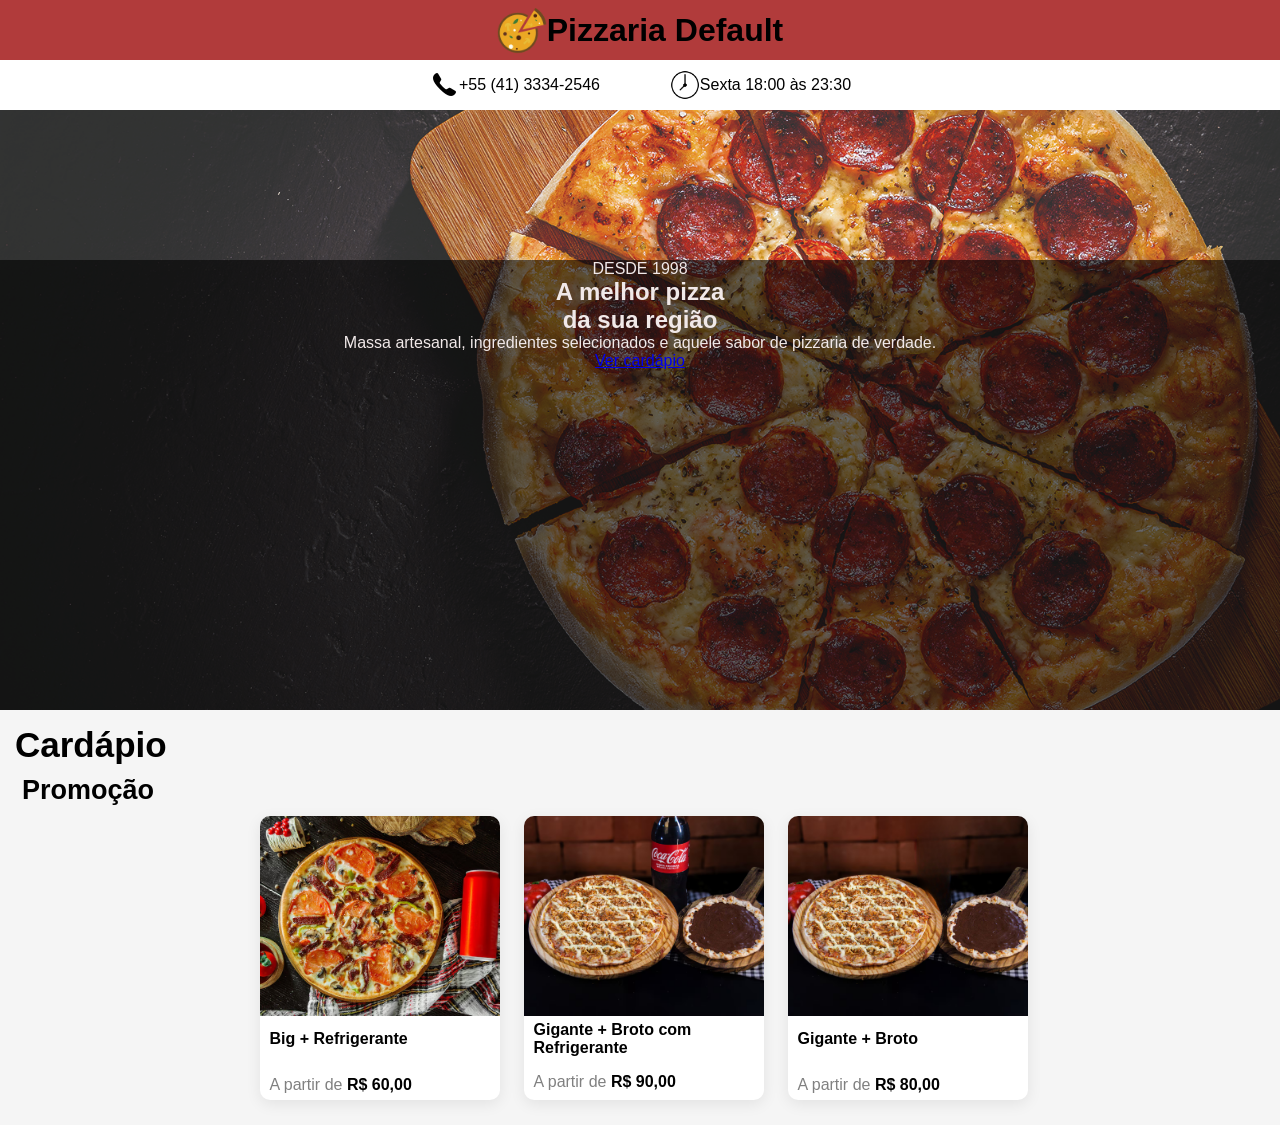
==== index.html @ f49fca21 "Initial. first version of header" ====
<!DOCTYPE html>
<html lang="en">

<head>
    <meta charset="UTF-8">
    <meta name="viewport" content="width=device-width, initial-scale=1.0">
    <title>Pizzaria Default</title>

    <link rel="stylesheet" href="style.css">
    <link rel="stylesheet" href="media-queries.css">
</head>

<body>

    <header>
        <div id="logo">
            <img src="assets/icons/icon-logo.png" alt="">
            <h1>Pizzaria Default</h1>
        </div>

        <div id="content">
            <!-- Telephone -->
            <div>
                <img src="assets/icons/icon-telephone.png" alt="">
                <p>+55 (41) 3334-2546</p>
            </div>

            <!-- Hour. Javascript to change -->
            <div>
                <img src="assets/icons/icon-clock.png" alt="">
                <p>Sexta 18:00 às 23:30</p>
            </div>
        </div>
    </header>

    <section class="hero">
        <div class="hero-content">
            <span>DESDE 1998</span>

            <h1>A melhor pizza<br>da sua região</h1>

            <p>
                Massa artesanal, ingredientes selecionados
                e aquele sabor de pizzaria de verdade.
            </p>

            <a href="#menu" class="hero-button">
                Ver cardápio
            </a>
        </div>
    </section>

    <main>
        <h2>Cardápio</h2>
        <section id="on_sale">
            <h3>Promoção</h3>
            <div class="cards">
                <div class="card">
                    <img src="assets/cards/pizza_with_soda.avif" alt="">
                    <div>
                        <h4>Big + Refrigerante</h4>
                        <p class="price">A partir de <span>R$ 60,00</span></p>
                    </div>
                </div>
                <div class="card">
                    <img src="assets/cards/giant_pizza_with_little_chocolate.avif" alt="">
                    <div>
                        <h4>Gigante + Broto com Refrigerante</h4>
                        <p class="price">A partir de <span>R$ 90,00</span></p>
                    </div>
                </div>

                <div class="card">
                    <img src="assets/cards/giant_pizza_with_little_chocolate_witouth_soda.jpeg" alt="">
                    <div>
                        <h4>Gigante + Broto</h4>
                        <p class="price">A partir de <span>R$ 80,00</span></p>
                    </div>
                </div>
            </div>

        </section>
        <section id="pizzas"></section>
        <section id="calzones"></section>
        <section id="bebidas"></section>
    </main>
</body>

</html>
---- style.css ----
:root {
    --red: rgb(177, 59, 59);
    --white: rgb(241, 233, 233);
}

* {
    margin: 0px;
    padding: 0px;
    box-sizing: border-box;

    font-family: 'Poppins', sans-serif;
}

/* Header */

header #logo {
    display: flex;
    justify-content: center;
    align-items: center;

    padding: 5px;
    background-color: var(--red);
}

header #logo img {
    width: 50px;
    height: 50px;
}

header #logo h1 {
    display: inline-block;
}

header #content {
    padding: 10px;
}

header #content div {
    display: flex;
    justify-content: center;
    align-items: center;
}

header #content img {
    width: 30px;
    height: 30px;
    object-position: center;
}

header #content img,
header #content p {
    display: inline-block;
}

/* Hero */

.hero {
    min-height: 600px;

    background-image: url("assets/banner.jpg");
    background-size: cover;
    background-position: center;

    display: flex;
    align-items: end;
    justify-content: center;
}

.hero-content {
    height: 50vh;
    width: 100%;

    text-align: center;
    color: var(--white);
    background-color: rgba(0, 0, 0, 0.596);
}

/* Main */

main {
    background-color: whitesmoke;

    padding: 15px;
}

main h2 {
    margin-bottom: 10px;
}

main section#on_sale {
    padding-left: 7px;
    width: 100%;
}

main .card {
    background-color: white;

    display: grid;

    min-height: 220px;
    max-width: 240px;

    margin: 10px auto;

    box-shadow: 0 4px 15px rgba(0, 0, 0, 0.08);
    border-radius: 10px;
    overflow: hidden;
}

main .card div {
    display: grid;
    grid-template-rows: 1fr 30%;

    padding: 5px 10px;
}

main .card div .price {
    align-self: start;
    padding-bottom: 15px;
}

main .card h4 {
    margin-bottom: 5px;
}

main .card .middle_text {
    margin: 5px 0px;
}

main .card div p {
    color: gray;
    align-items: center;
}

main .card div p span {
    color: black;
    font-weight: 600;
}

main .card img {
    width: 100%;
    height: 200px;
    object-fit: cover;
}

/* Footer */

footer {
    background-color: black;
    color: white;
}
---- media-queries.css ----
@media screen and (min-width: 750px) {
    .cards {
        display: grid;
        grid-template-columns: 1fr 1fr;
        justify-content: space-around;
    }

    .card {
        display: inline-grid;
        margin-right: 10px;
        justify-content: space-around;
    }
}

@media screen and (min-width: 924px) {

    header #content {
        width: 40vw;
        margin: auto;

        display: flex;
        justify-content: space-around;
        align-items: center;

        padding: 10px;
    }

    main h2 {
        font-size: 35px;
    }

    main h3 {
        font-size: 27px;
    }

    .cards {
        display: grid;
        grid-template-columns: repeat(auto-fit, minmax(220px, 240px));
        gap: 24px;
        justify-content: center;
    }

    main .card {
        width: 240px;
        margin: 10px auto;
    }
}
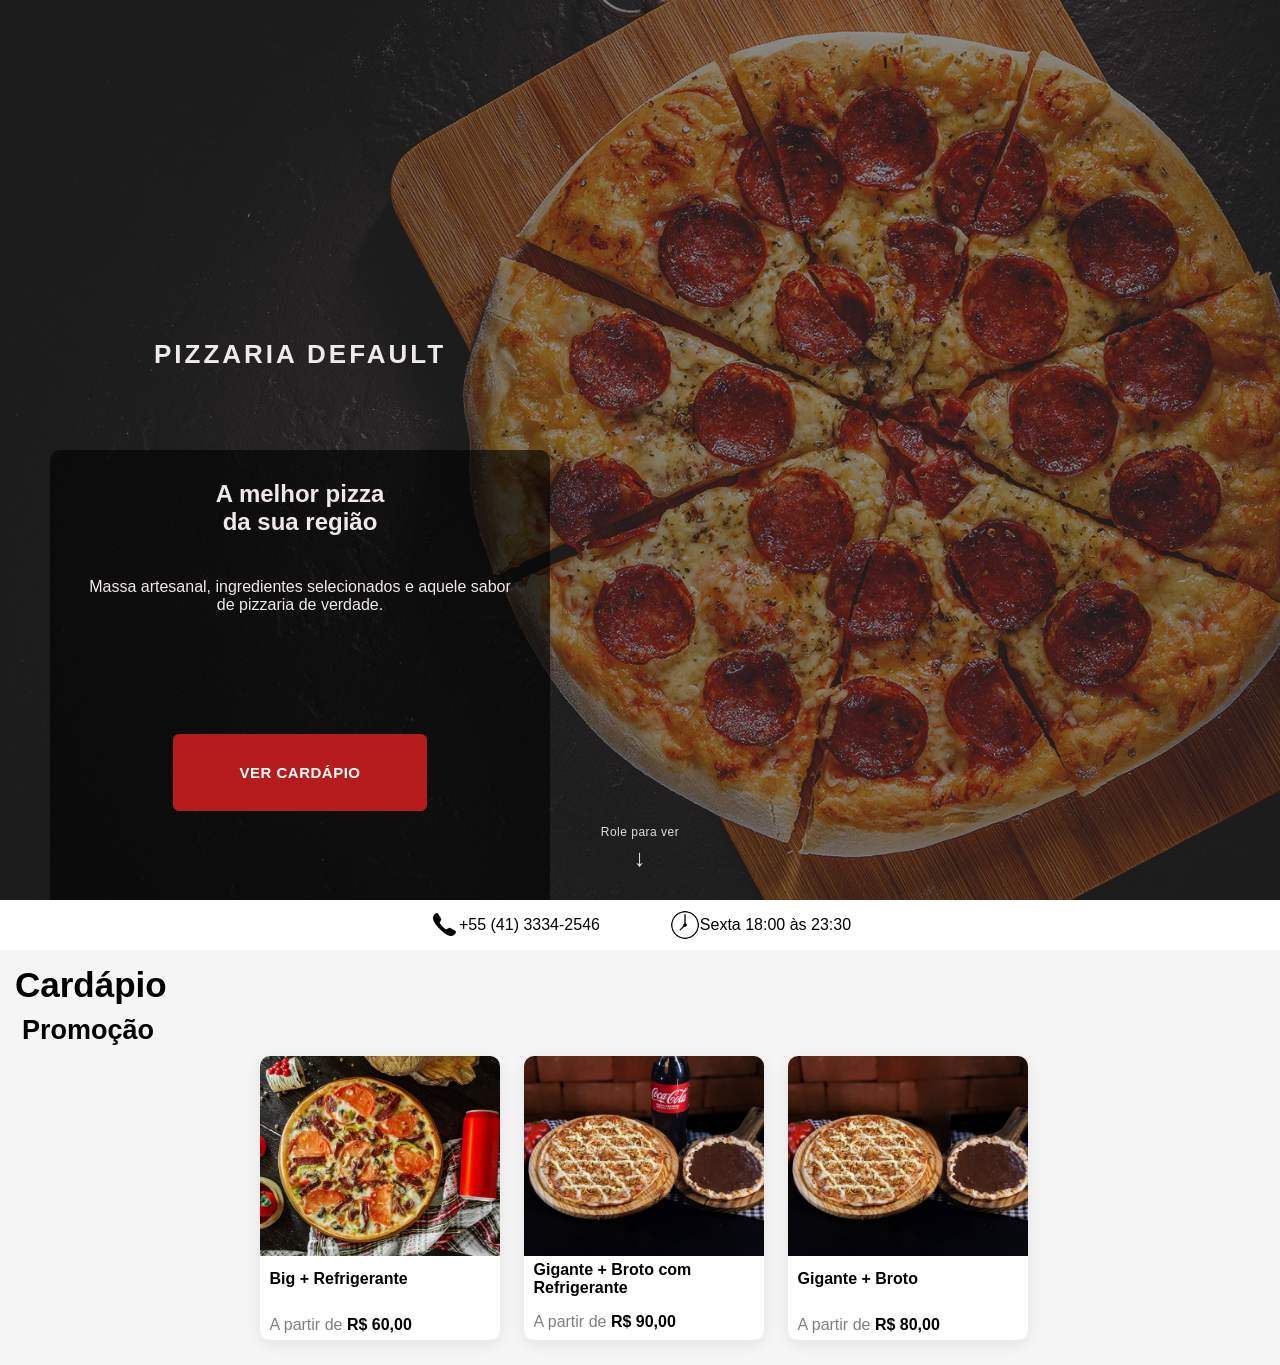
==== commit 22a62b2b: "better header" ====
--- a/index.html
+++ b/index.html
@@ -12,11 +12,28 @@
 
 <body>
 
+    <section class="hero">
+        <h1 class="restaurant-name">Pizzaria Default</h1>
+        <div class="hero-content">
+
+            <h1>A melhor pizza<br>da sua região</h1>
+
+            <p>
+                Massa artesanal, ingredientes selecionados e aquele sabor de pizzaria de verdade.
+            </p>
+
+            <a href="#on_sale" class="hero-button">
+                Ver cardápio
+            </a>
+        </div>
+
+        <a href="#on_sale" class="scroll-indicator">
+            <span>Role para ver</span>
+            <span class="scroll-arrow">↓</span>
+        </a>
+    </section>
+
     <header>
-        <div id="logo">
-            <img src="assets/icons/icon-logo.png" alt="">
-            <h1>Pizzaria Default</h1>
-        </div>
 
         <div id="content">
             <!-- Telephone -->
@@ -32,23 +49,6 @@
             </div>
         </div>
     </header>
-
-    <section class="hero">
-        <div class="hero-content">
-            <span>DESDE 1998</span>
-
-            <h1>A melhor pizza<br>da sua região</h1>
-
-            <p>
-                Massa artesanal, ingredientes selecionados
-                e aquele sabor de pizzaria de verdade.
-            </p>
-
-            <a href="#menu" class="hero-button">
-                Ver cardápio
-            </a>
-        </div>
-    </section>
 
     <main>
         <h2>Cardápio</h2>
--- a/style.css
+++ b/style.css
@@ -8,6 +8,8 @@
     padding: 0px;
     box-sizing: border-box;
 
+    scroll-behavior: smooth;
+
     font-family: 'Poppins', sans-serif;
 }
 
@@ -55,24 +57,127 @@
 /* Hero */
 
 .hero {
-    min-height: 600px;
-
-    background-image: url("assets/banner.jpg");
+    position: relative;
+
+    min-height: 100vh;
+
+    background-image:
+        linear-gradient(rgba(0, 0, 0, 0.45),
+            rgba(0, 0, 0, 0.45)),
+        url("assets/banner.jpg");
     background-size: cover;
     background-position: center;
 
-    display: flex;
+    display: grid;
+    grid-template-rows: 4fr 5fr;
     align-items: end;
-    justify-content: center;
+    justify-content: left;
+}
+
+.restaurant-name {
+    text-align: center;
+
+    font-size: 26px;
+    font-weight: 600;
+
+    margin-left: 50px;
+    padding: 30px;
+
+    color: var(--white);
+    letter-spacing: 3px;
+    text-transform: uppercase;
 }
 
 .hero-content {
+    max-width: 500px;
     height: 50vh;
-    width: 100%;
+
+    display: grid;
+    grid-template-rows: 1fr 1fr 2fr;
+    padding: 30px;
+    margin-left: 50px;
 
     text-align: center;
+
+    border-top-left-radius: 10px;
+    border-top-right-radius: 10px;
     color: var(--white);
     background-color: rgba(0, 0, 0, 0.596);
+}
+
+.hero-button {
+    display: inline-flex;
+    align-items: center;
+    justify-content: center;
+
+    margin: auto;
+    padding: 28px 64px;
+
+    background-color: #b71c1c;
+    color: #ffffff;
+
+    border: 2px solid #b71c1c;
+    border-radius: 6px;
+
+    font-size: 15px;
+    font-weight: 600;
+    text-decoration: none;
+    text-transform: uppercase;
+    letter-spacing: 0.5px;
+
+    transition:
+        background-color 0.25s ease,
+        border-color 0.25s ease,
+        transform 0.25s ease;
+}
+
+.hero-button:hover {
+    background-color: #8f1515;
+    border-color: #8f1515;
+    transform: translateY(-2px);
+}
+
+/* Scroll */
+
+.scroll-indicator {
+    position: absolute;
+
+    bottom: 28px;
+    left: 50%;
+
+    transform: translateX(-50%);
+
+    display: flex;
+    flex-direction: column;
+    align-items: center;
+
+    gap: 5px;
+
+    color: #ffffff;
+    text-decoration: none;
+
+    font-size: 12px;
+    letter-spacing: 0.5px;
+
+    opacity: 0.85;
+}
+
+.scroll-arrow {
+    font-size: 24px;
+
+    animation: scroll-down 1.5s ease-in-out infinite;
+}
+
+@keyframes scroll-down {
+
+    0%,
+    100% {
+        transform: translateY(0);
+    }
+
+    50% {
+        transform: translateY(7px);
+    }
 }
 
 /* Main */
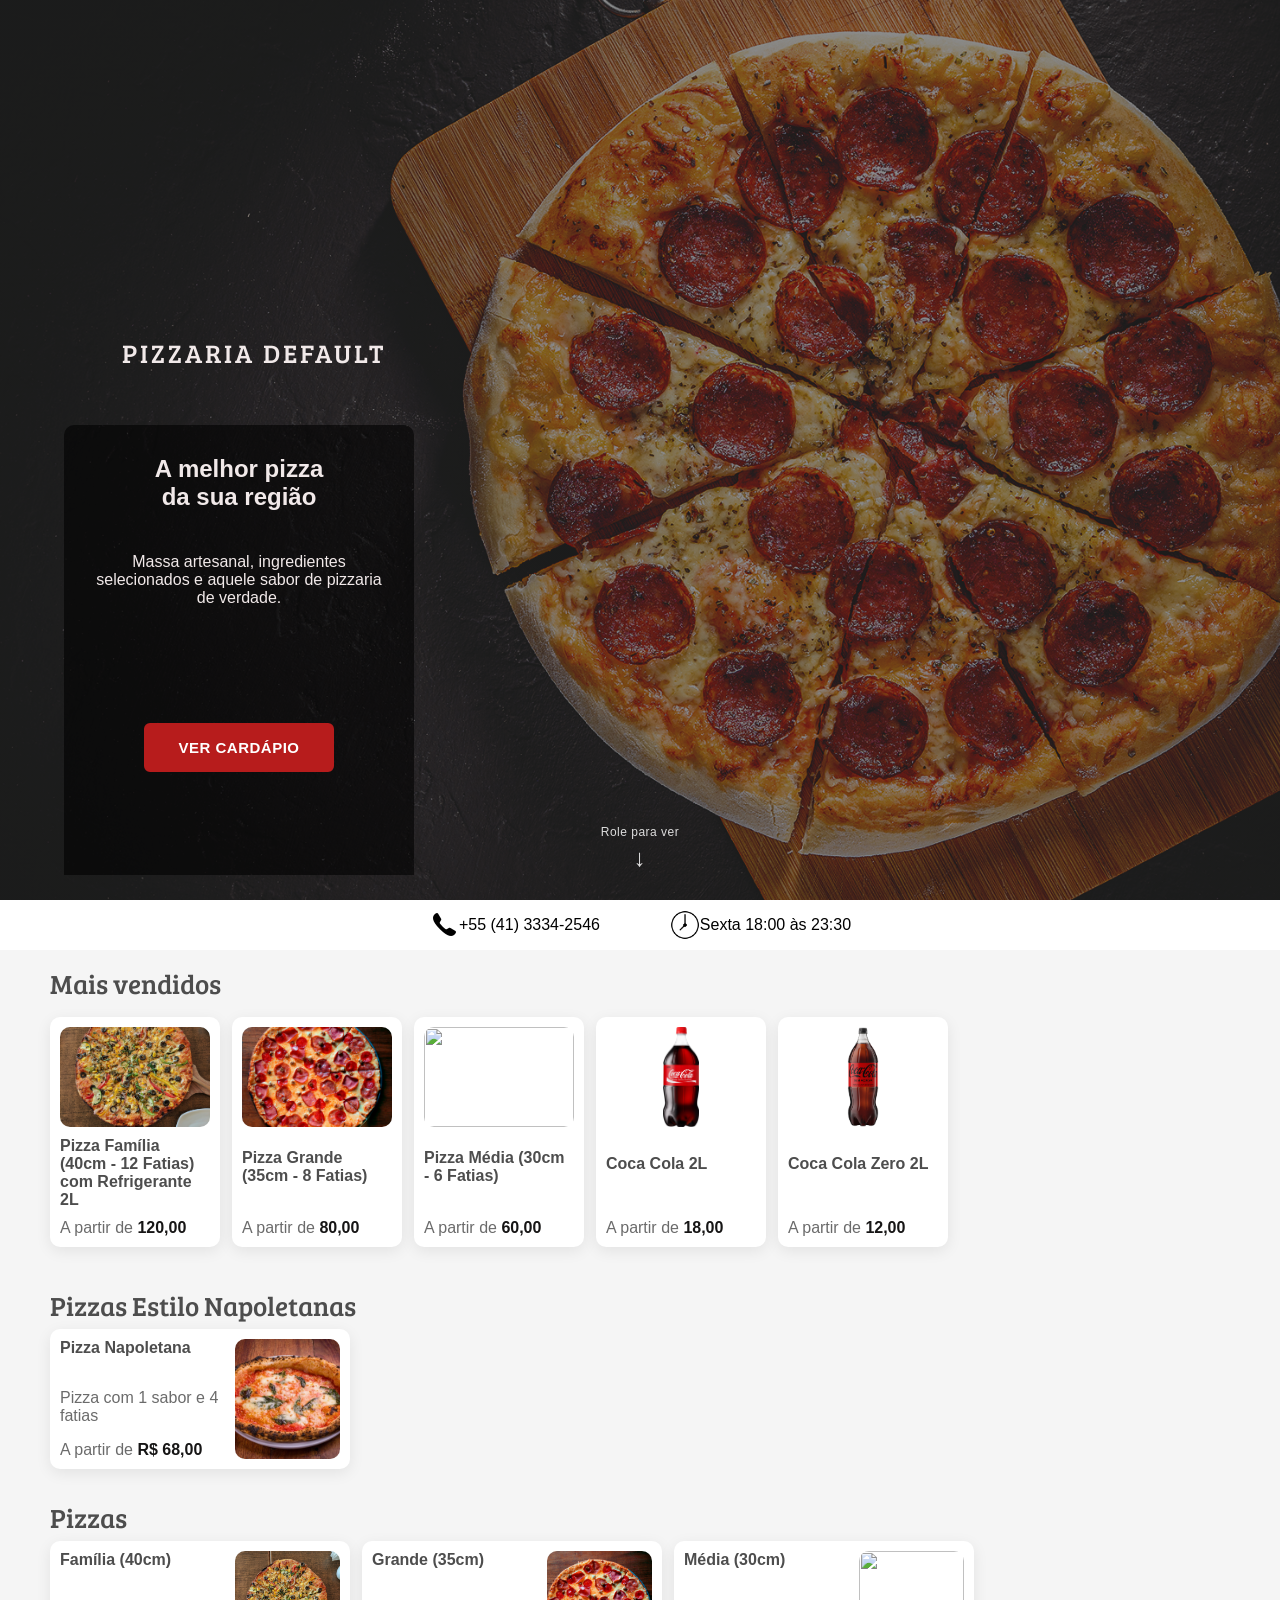
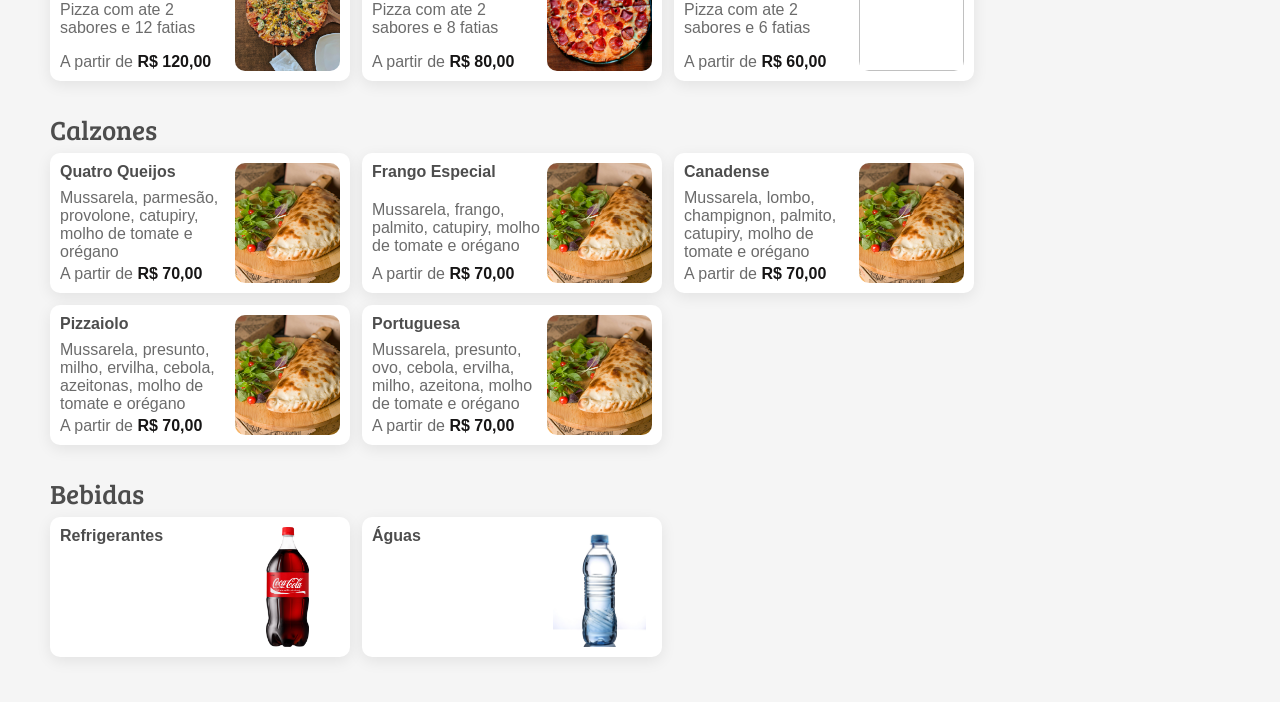
==== commit f097aefd: "default 0.8v" ====
--- a/index.html
+++ b/index.html
@@ -22,13 +22,13 @@
                 Massa artesanal, ingredientes selecionados e aquele sabor de pizzaria de verdade.
             </p>
 
-            <a href="#on_sale" class="hero-button">
+            <a href="#menu" class="hero-button">
                 Ver cardápio
             </a>
         </div>
 
-        <a href="#on_sale" class="scroll-indicator">
-            <span>Role para ver</span>
+        <a href="#menu" class="scroll-indicator">
+            <span id="scroll-indicator-text">Role para ver</span>
             <span class="scroll-arrow">↓</span>
         </a>
     </section>
@@ -50,39 +50,156 @@
         </div>
     </header>
 
-    <main>
-        <h2>Cardápio</h2>
-        <section id="on_sale">
-            <h3>Promoção</h3>
+    <main id="menu">
+        <section id="best_sellers">
+            <h3>Mais vendidos</h3>
+
             <div class="cards">
                 <div class="card">
-                    <img src="assets/cards/pizza_with_soda.avif" alt="">
-                    <div>
-                        <h4>Big + Refrigerante</h4>
-                        <p class="price">A partir de <span>R$ 60,00</span></p>
-                    </div>
-                </div>
-                <div class="card">
-                    <img src="assets/cards/giant_pizza_with_little_chocolate.avif" alt="">
-                    <div>
-                        <h4>Gigante + Broto com Refrigerante</h4>
-                        <p class="price">A partir de <span>R$ 90,00</span></p>
-                    </div>
-                </div>
-
-                <div class="card">
-                    <img src="assets/cards/giant_pizza_with_little_chocolate_witouth_soda.jpeg" alt="">
-                    <div>
-                        <h4>Gigante + Broto</h4>
-                        <p class="price">A partir de <span>R$ 80,00</span></p>
-                    </div>
-                </div>
-            </div>
-
-        </section>
-        <section id="pizzas"></section>
-        <section id="calzones"></section>
-        <section id="bebidas"></section>
+                    <img src="assets/cards/pizza-giant-size.jpg" alt="">
+                    <h4>Pizza Família (40cm - 12 Fatias) com Refrigerante 2L</h4>
+                    <p>A partir de <span>120,00</span></p>
+                </div>
+
+                <div class="card">
+                    <img src="assets/cards/pizza-big-size.jpg" alt="">
+                    <h4>Pizza Grande (35cm - 8 Fatias)</h4>
+                    <p>A partir de <span>80,00</span></p>
+                </div>
+                <div class="card">
+                    <img src="assets/cards/pizza-medium-size.jpg" alt="">
+                    <h4>Pizza Média (30cm - 6 Fatias)</h4>
+                    <p>A partir de <span>60,00</span></p>
+                </div>
+                <div class="card contain">
+                    <img src="assets/cards/Soda 2L.png" alt="">
+                    <h4>Coca Cola 2L</h4>
+                    <p>A partir de <span>18,00</span></p>
+                </div>
+                <div class="card contain">
+                    <img src="assets/cards/Soda 2L without sugar.png" alt="">
+                    <h4>Coca Cola Zero 2L</h4>
+                    <p>A partir de <span>12,00</span></p>
+                </div>
+            </div>
+        </section>
+        <section id="pizzas">
+            <section id="napoletanas">
+                <h3>Pizzas Estilo Napoletanas</h3>
+
+                <div class="cards">
+                    <div class="card">
+                        <div>
+                            <h4>Pizza Napoletana</h4>
+                            <p>Pizza com 1 sabor e 4 fatias</p>
+                            <p>A partir de <span>R$ 68,00</span></p>
+                        </div>
+                        <img src="assets/cards/napoletana.webp" alt="">
+                    </div>
+                </div>
+            </section>
+
+            <section id="pizzas-size">
+                <h3>Pizzas</h3>
+
+                <div class="cards">
+
+                    <div class="card">
+                        <div>
+                            <h4>Família (40cm)</h4>
+                            <p>Pizza com ate 2 sabores e 12 fatias</p>
+                            <p>A partir de <span>R$ 120,00</span></p>
+                        </div>
+                        <img src="assets/cards/pizza-giant-size.jpg" alt="">
+                    </div>
+
+                    <div class="card">
+                        <div>
+                            <h4>Grande (35cm)</h4>
+                            <p>Pizza com ate 2 sabores e 8 fatias</p>
+                            <p>A partir de <span>R$ 80,00</span></p>
+                        </div>
+                        <img src="assets/cards/pizza-big-size.jpg" alt="">
+                    </div>
+
+                    <div class="card">
+                        <div>
+                            <h4>Média (30cm)</h4>
+                            <p>Pizza com ate 2 sabores e 6 fatias</p>
+                            <p>A partir de <span>R$ 60,00</span></p>
+                        </div>
+                        <img src="assets/cards/pizza-medium-size.jpg" alt="">
+                    </div>
+                </div>
+            </section>
+        </section>
+        <section id="calzones">
+            <h3>Calzones</h3>
+            <div class="cards">
+                <div class="card">
+                    <div>
+                        <h4>Quatro Queijos</h4>
+                        <p>Mussarela, parmesão, provolone, catupiry, molho de tomate e orégano</p>
+                        <p>A partir de <span>R$ 70,00</span></p>
+                    </div>
+                    <img src="assets/cards/calzone.jpg" alt="Pizza Quatro Queijos">
+                </div>
+
+                <div class="card">
+                    <div>
+                        <h4>Frango Especial</h4>
+                        <p>Mussarela, frango, palmito, catupiry, molho de tomate e orégano</p>
+                        <p>A partir de <span>R$ 70,00</span></p>
+                    </div>
+                    <img src="assets/cards/calzone.jpg" alt="Pizza Frango Especial">
+                </div>
+
+                <div class="card">
+                    <div>
+                        <h4>Canadense</h4>
+                        <p>Mussarela, lombo, champignon, palmito, catupiry, molho de tomate e orégano</p>
+                        <p>A partir de <span>R$ 70,00</span></p>
+                    </div>
+                    <img src="assets/cards/calzone.jpg" alt="Pizza Canadense">
+                </div>
+
+                <div class="card">
+                    <div>
+                        <h4>Pizzaiolo</h4>
+                        <p>Mussarela, presunto, milho, ervilha, cebola, azeitonas, molho de tomate e orégano</p>
+                        <p>A partir de <span>R$ 70,00</span></p>
+                    </div>
+                    <img src="assets/cards/calzone.jpg" alt="Pizza Pizzaiolo">
+                </div>
+
+                <div class="card">
+                    <div>
+                        <h4>Portuguesa</h4>
+                        <p>Mussarela, presunto, ovo, cebola, ervilha, milho, azeitona, molho de tomate e orégano</p>
+                        <p>A partir de <span>R$ 70,00</span></p>
+                    </div>
+                    <img src="assets/cards/calzone.jpg" alt="Pizza Portuguesa">
+                </div>
+            </div>
+        </section>
+        <section id="drinks">
+            <h3>Bebidas</h3>
+            <div class="cards">
+                <div class="card contain">
+                    <div>
+                        <h4>Refrigerantes</h4>
+                    </div>
+                    <img src="assets/cards/Soda 2L.png" alt="aba de Refrigerantes">
+                </div>
+
+                <div class="card contain">
+                    <div>
+                        <h4>Águas</h4>
+                    </div>
+                    <img src="assets/cards/water-bottle.jpg" alt="aba de Águas">
+                </div>
+            </div>
+        </section>
     </main>
 </body>
 
--- a/style.css
+++ b/style.css
@@ -1,6 +1,11 @@
+@import url('https://fonts.googleapis.com/css2?family=Bree+Serif&display=swap');
+
 :root {
     --red: rgb(177, 59, 59);
     --white: rgb(241, 233, 233);
+    --black: rgb(22, 21, 21);
+    --text: #4d4d4d;
+    --text-light: #6B6B6B;
 }
 
 * {
@@ -71,7 +76,7 @@
     display: grid;
     grid-template-rows: 4fr 5fr;
     align-items: end;
-    justify-content: left;
+    justify-content: center;
 }
 
 .restaurant-name {
@@ -80,22 +85,28 @@
     font-size: 26px;
     font-weight: 600;
 
-    margin-left: 50px;
     padding: 30px;
 
     color: var(--white);
     letter-spacing: 3px;
     text-transform: uppercase;
+
+    font-family: "Bree Serif", serif;
+    font-weight: 400;
+    font-style: normal;
+}
+
+#scroll-indicator-text {
+    display: none;
 }
 
 .hero-content {
-    max-width: 500px;
+    max-width: 350px;
     height: 50vh;
 
     display: grid;
     grid-template-rows: 1fr 1fr 2fr;
     padding: 30px;
-    margin-left: 50px;
 
     text-align: center;
 
@@ -111,7 +122,7 @@
     justify-content: center;
 
     margin: auto;
-    padding: 28px 64px;
+    padding: 14px 32px;
 
     background-color: #b71c1c;
     color: #ffffff;
@@ -188,69 +199,97 @@
     padding: 15px;
 }
 
-main h2 {
-    margin-bottom: 10px;
-}
-
-main section#on_sale {
-    padding-left: 7px;
-    width: 100%;
+main h3 {
+    font-family: "Bree Serif", serif;
+    font-weight: 400;
+    font-style: normal;
+}
+
+main h3,
+main h4 {
+    color: var(--text);
+}
+
+main .cards {
+    display: grid;
+    grid-template-columns: repeat(auto-fit, 300px);
+    justify-content: center;
+
+    gap: 12px;
+    margin-bottom: 30px;
 }
 
 main .card {
     background-color: white;
 
     display: grid;
-
-    min-height: 220px;
-    max-width: 240px;
-
-    margin: 10px auto;
-
+    grid-template-columns: 5fr 3fr;
+
+    min-height: 100px;
+    max-width: 300px;
+
+    padding: 10px;
     box-shadow: 0 4px 15px rgba(0, 0, 0, 0.08);
     border-radius: 10px;
     overflow: hidden;
 }
 
-main .card div {
-    display: grid;
-    grid-template-rows: 1fr 30%;
-
-    padding: 5px 10px;
-}
-
-main .card div .price {
-    align-self: start;
-    padding-bottom: 15px;
-}
-
-main .card h4 {
+main h3 {
     margin-bottom: 5px;
 }
 
-main .card .middle_text {
-    margin: 5px 0px;
-}
-
-main .card div p {
-    color: gray;
-    align-items: center;
-}
-
-main .card div p span {
-    color: black;
+.card div {
+    display: grid;
+}
+
+.card p {
+    align-self: end;
+}
+
+.card img {
+    width: 100%;
+    height: 120px;
+
+    border-radius: 10px;
+    object-fit: cover;
+}
+
+/* Best sellers is different */
+
+#best_sellers .cards {
+    display: grid;
+}
+
+#best_sellers .card {
+    grid-template-columns: 1fr;
+    margin-bottom: 10px;
+}
+
+#best_sellers .card h4 {
+    margin: 10px 0px;
+}
+
+.card p {
+    color: var(--text-light);
+    align-items: center;
+}
+
+.card p span {
+    color: var(--black);
     font-weight: 600;
 }
 
-main .card img {
-    width: 100%;
+#best_sellers .card img {
     height: 200px;
-    object-fit: cover;
 }
 
 /* Footer */
 
 footer {
-    background-color: black;
+    background-color: var(--black);
     color: white;
+}
+
+.contain img {
+    object-fit: contain !important;
 }
--- a/media-queries.css
+++ b/media-queries.css
@@ -1,14 +1,61 @@
 @media screen and (min-width: 750px) {
-    .cards {
-        display: grid;
-        grid-template-columns: 1fr 1fr;
-        justify-content: space-around;
+    main section {
+        width: 100vw;
+
+        margin: auto;
     }
 
-    .card {
+    #best_sellers,
+    #pizzas,
+    #napoletanas,
+    #pizzas-size,
+    #calzones,
+    #drinks {
+        max-width: calc(100vw - 100px);
+    }
+
+    main .cards {
+        justify-content: left;
+    }
+
+    main .card {
+        width: 400px;
+    }
+
+    #best_sellers .cards {
+        justify-content: left;
+        grid-template-columns: repeat(auto-fit, minmax(120px, 130px));
+        gap: 12px;
+
+    }
+
+    #best_sellers .card {
         display: inline-grid;
+        justify-content: space-around;
+
+        min-height: 50px;
+        width: 100%;
+
         margin-right: 10px;
-        justify-content: space-around;
+    }
+
+    #best_sellers .card img {
+        width: 100%;
+        height: 100px;
+    }
+
+    .hero {
+        justify-content: left;
+    }
+
+    .restaurant-name,
+    .hero-content {
+        width: 35vw;
+    }
+
+    .restaurant-name,
+    .hero-content {
+        margin-left: 30px;
     }
 }
 
@@ -25,6 +72,15 @@
         padding: 10px;
     }
 
+    #scroll-indicator-text {
+        display: block;
+    }
+
+    .hero-content {
+        margin: auto;
+    }
+
+
     main h2 {
         font-size: 35px;
     }
@@ -33,15 +89,16 @@
         font-size: 27px;
     }
 
-    .cards {
-        display: grid;
-        grid-template-columns: repeat(auto-fit, minmax(220px, 240px));
-        gap: 24px;
-        justify-content: center;
+    #best_sellers .card {
+        margin: 10px auto;
     }
 
-    main .card {
-        width: 240px;
-        margin: 10px auto;
+    #best_sellers .cards {
+        display: grid;
+        grid-template-columns: repeat(auto-fit, minmax(120px, 170px));
+    }
+
+    #best_sellers .card {
+        max-width: 170px;
     }
 }
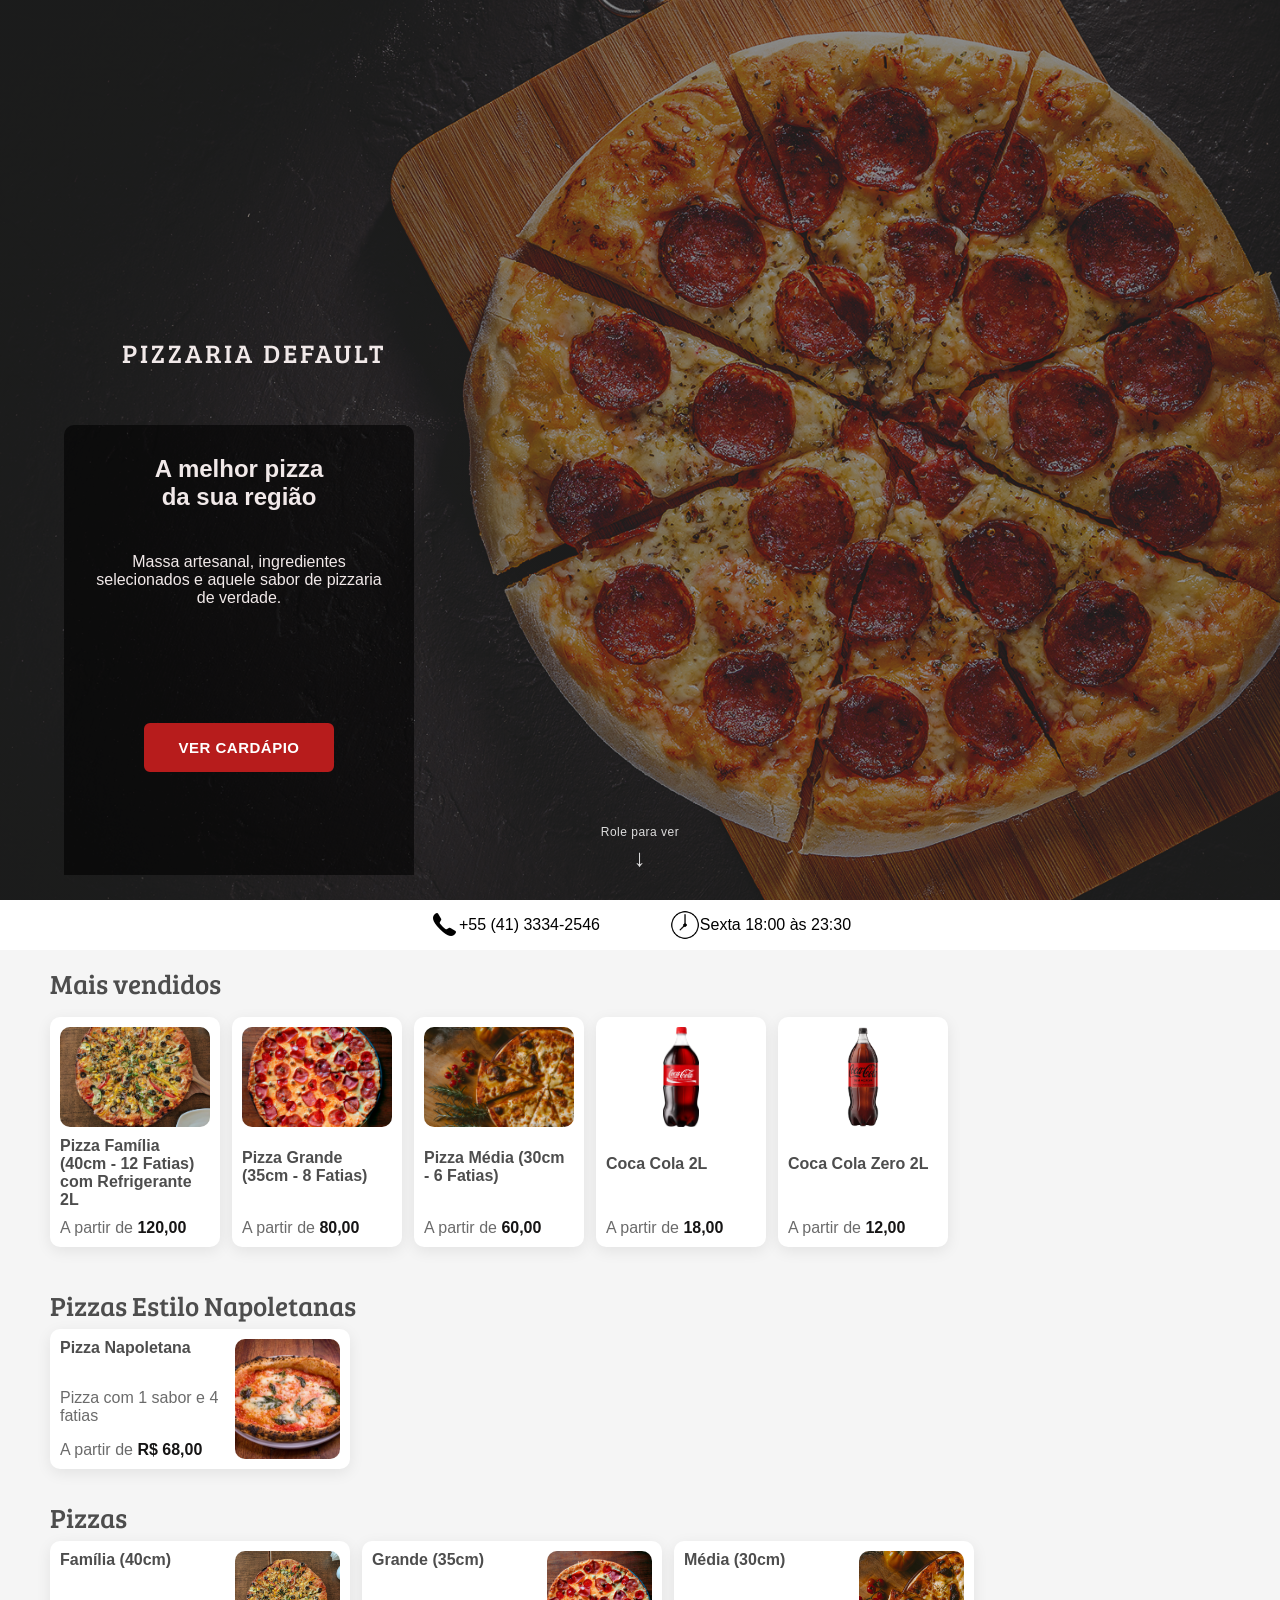
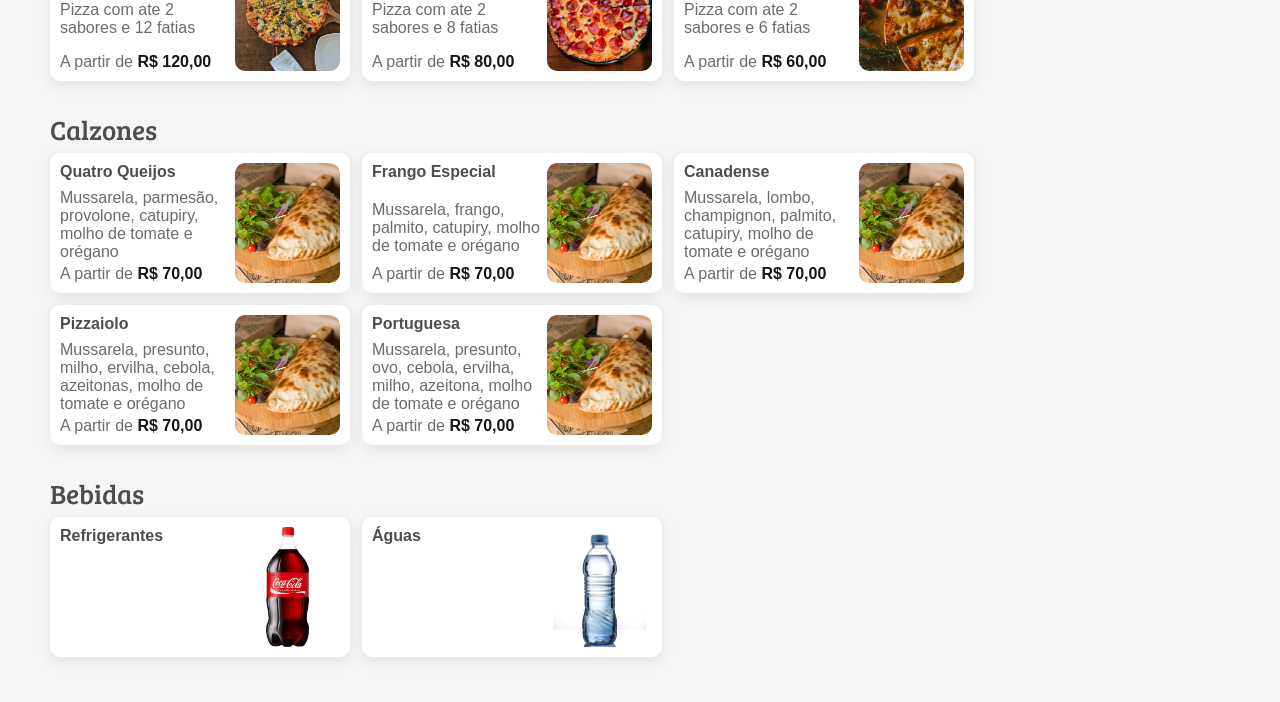
==== commit d2189d59: "smaller images" ====
--- a/index.html
+++ b/index.html
@@ -56,28 +56,28 @@
 
             <div class="cards">
                 <div class="card">
-                    <img src="assets/cards/pizza-giant-size.jpg" alt="">
+                    <img src="assets/cards/pizza-giant-size.webp" alt="">
                     <h4>Pizza Família (40cm - 12 Fatias) com Refrigerante 2L</h4>
                     <p>A partir de <span>120,00</span></p>
                 </div>
 
                 <div class="card">
-                    <img src="assets/cards/pizza-big-size.jpg" alt="">
+                    <img src="assets/cards/pizza-big-size.webp" alt="">
                     <h4>Pizza Grande (35cm - 8 Fatias)</h4>
                     <p>A partir de <span>80,00</span></p>
                 </div>
                 <div class="card">
-                    <img src="assets/cards/pizza-medium-size.jpg" alt="">
+                    <img src="assets/cards/pizza-medium-size.webp" alt="">
                     <h4>Pizza Média (30cm - 6 Fatias)</h4>
                     <p>A partir de <span>60,00</span></p>
                 </div>
                 <div class="card contain">
-                    <img src="assets/cards/Soda 2L.png" alt="">
+                    <img src="assets/cards/Soda 2L.webp" alt="">
                     <h4>Coca Cola 2L</h4>
                     <p>A partir de <span>18,00</span></p>
                 </div>
                 <div class="card contain">
-                    <img src="assets/cards/Soda 2L without sugar.png" alt="">
+                    <img src="assets/cards/Soda 2L without sugar.webp" alt="">
                     <h4>Coca Cola Zero 2L</h4>
                     <p>A partir de <span>12,00</span></p>
                 </div>
@@ -110,7 +110,7 @@
                             <p>Pizza com ate 2 sabores e 12 fatias</p>
                             <p>A partir de <span>R$ 120,00</span></p>
                         </div>
-                        <img src="assets/cards/pizza-giant-size.jpg" alt="">
+                        <img src="assets/cards/pizza-giant-size.webp" alt="">
                     </div>
 
                     <div class="card">
@@ -119,7 +119,7 @@
                             <p>Pizza com ate 2 sabores e 8 fatias</p>
                             <p>A partir de <span>R$ 80,00</span></p>
                         </div>
-                        <img src="assets/cards/pizza-big-size.jpg" alt="">
+                        <img src="assets/cards/pizza-big-size.webp" alt="">
                     </div>
 
                     <div class="card">
@@ -128,7 +128,7 @@
                             <p>Pizza com ate 2 sabores e 6 fatias</p>
                             <p>A partir de <span>R$ 60,00</span></p>
                         </div>
-                        <img src="assets/cards/pizza-medium-size.jpg" alt="">
+                        <img src="assets/cards/pizza-medium-size.webp" alt="">
                     </div>
                 </div>
             </section>
@@ -142,7 +142,7 @@
                         <p>Mussarela, parmesão, provolone, catupiry, molho de tomate e orégano</p>
                         <p>A partir de <span>R$ 70,00</span></p>
                     </div>
-                    <img src="assets/cards/calzone.jpg" alt="Pizza Quatro Queijos">
+                    <img src="assets/cards/calzone.webp" alt="Pizza Quatro Queijos">
                 </div>
 
                 <div class="card">
@@ -151,7 +151,7 @@
                         <p>Mussarela, frango, palmito, catupiry, molho de tomate e orégano</p>
                         <p>A partir de <span>R$ 70,00</span></p>
                     </div>
-                    <img src="assets/cards/calzone.jpg" alt="Pizza Frango Especial">
+                    <img src="assets/cards/calzone.webp" alt="Pizza Frango Especial">
                 </div>
 
                 <div class="card">
@@ -160,7 +160,7 @@
                         <p>Mussarela, lombo, champignon, palmito, catupiry, molho de tomate e orégano</p>
                         <p>A partir de <span>R$ 70,00</span></p>
                     </div>
-                    <img src="assets/cards/calzone.jpg" alt="Pizza Canadense">
+                    <img src="assets/cards/calzone.webp" alt="Pizza Canadense">
                 </div>
 
                 <div class="card">
@@ -169,7 +169,7 @@
                         <p>Mussarela, presunto, milho, ervilha, cebola, azeitonas, molho de tomate e orégano</p>
                         <p>A partir de <span>R$ 70,00</span></p>
                     </div>
-                    <img src="assets/cards/calzone.jpg" alt="Pizza Pizzaiolo">
+                    <img src="assets/cards/calzone.webp" alt="Pizza Pizzaiolo">
                 </div>
 
                 <div class="card">
@@ -178,7 +178,7 @@
                         <p>Mussarela, presunto, ovo, cebola, ervilha, milho, azeitona, molho de tomate e orégano</p>
                         <p>A partir de <span>R$ 70,00</span></p>
                     </div>
-                    <img src="assets/cards/calzone.jpg" alt="Pizza Portuguesa">
+                    <img src="assets/cards/calzone.webp" alt="Pizza Portuguesa">
                 </div>
             </div>
         </section>
@@ -189,14 +189,14 @@
                     <div>
                         <h4>Refrigerantes</h4>
                     </div>
-                    <img src="assets/cards/Soda 2L.png" alt="aba de Refrigerantes">
+                    <img src="assets/cards/Soda 2L.webp" alt="aba de Refrigerantes">
                 </div>
 
                 <div class="card contain">
                     <div>
                         <h4>Águas</h4>
                     </div>
-                    <img src="assets/cards/water-bottle.jpg" alt="aba de Águas">
+                    <img src="assets/cards/water-bottle.webp" alt="aba de Águas">
                 </div>
             </div>
         </section>
